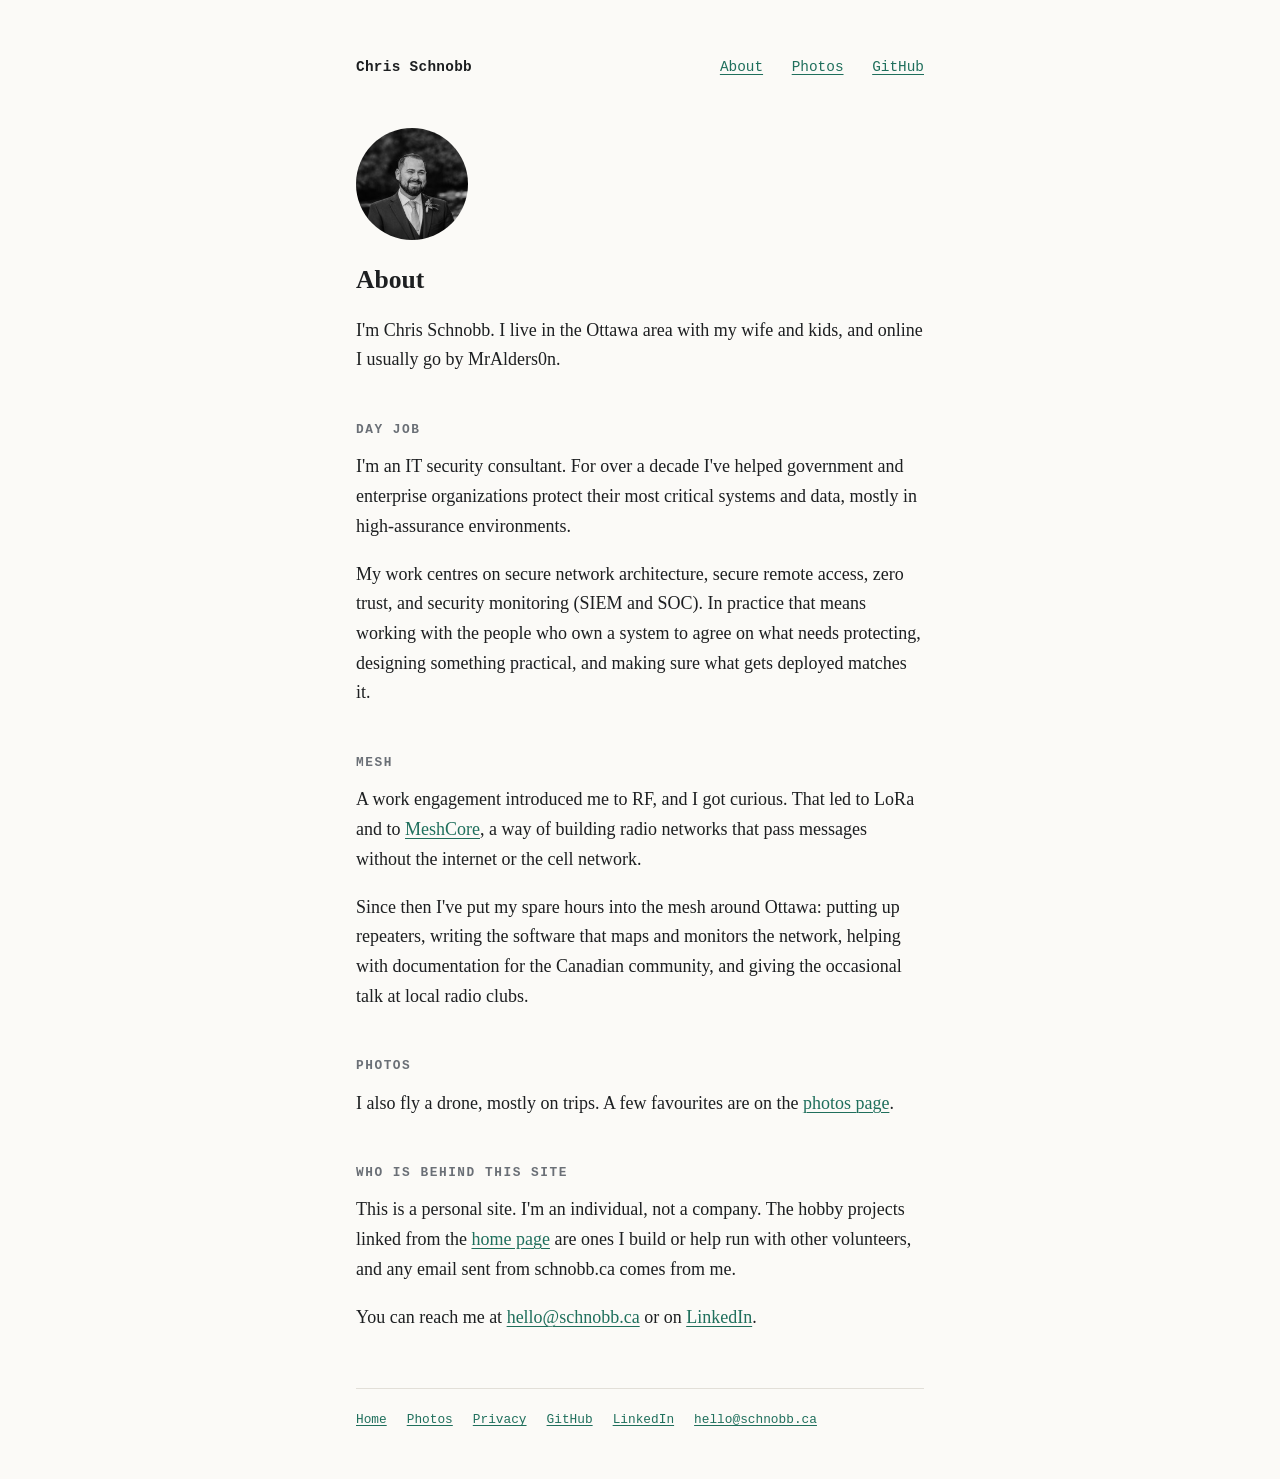
==== about/index.html @ 9fdd3b92 "Add profile photo and LinkedIn links" ====
<!doctype html>
<html lang="en">
<head>
  <meta charset="utf-8">
  <meta name="viewport" content="width=device-width, initial-scale=1">
  <title>About | Chris Schnobb</title>
  <meta name="description" content="Who Chris Schnobb is, what he does for work, and who is behind the projects and email sent from schnobb.ca.">
  <link rel="canonical" href="https://schnobb.ca/about/">
  <link rel="stylesheet" href="/style.css">
</head>
<body>
  <div class="page">
    <header>
      <a class="name" href="/">Chris Schnobb</a>
      <nav>
        <a href="/about/" aria-current="page">About</a>
        <a href="/photos/">Photos</a>
        <a href="https://github.com/MrAlders0n">GitHub</a>
      </nav>
    </header>

    <main>
      <img class="avatar large" src="/chris.jpg" alt="Chris Schnobb" width="200" height="200">
      <h1>About</h1>

      <p>I'm Chris Schnobb. I live in the Ottawa area with my wife and kids, and online I usually go by MrAlders0n.</p>

      <h2>Day job</h2>
      <p>I'm an IT security consultant. For over a decade I've helped government and enterprise organizations protect their most critical systems and data, mostly in high-assurance environments.</p>
      <p>My work centres on secure network architecture, secure remote access, zero trust, and security monitoring (SIEM and SOC). In practice that means working with the people who own a system to agree on what needs protecting, designing something practical, and making sure what gets deployed matches it.</p>

      <h2>Mesh</h2>
      <p>A work engagement introduced me to RF, and I got curious. That led to LoRa and to <a href="https://github.com/meshcore-dev/MeshCore">MeshCore</a>, a way of building radio networks that pass messages without the internet or the cell network.</p>
      <p>Since then I've put my spare hours into the mesh around Ottawa: putting up repeaters, writing the software that maps and monitors the network, helping with documentation for the Canadian community, and giving the occasional talk at local radio clubs.</p>

      <h2>Photos</h2>
      <p>I also fly a drone, mostly on trips. A few favourites are on the <a href="/photos/">photos page</a>.</p>

      <h2>Who is behind this site</h2>
      <p>This is a personal site. I'm an individual, not a company. The hobby projects linked from the <a href="/">home page</a> are ones I build or help run with other volunteers, and any email sent from schnobb.ca comes from me.</p>
      <p>You can reach me at <a href="mailto:hello@schnobb.ca">hello@schnobb.ca</a> or on <a href="https://www.linkedin.com/in/cschnobb">LinkedIn</a>.</p>
    </main>

    <footer>
      <a href="/">Home</a>
      <a href="/photos/">Photos</a>
      <a href="/privacy/">Privacy</a>
      <a href="https://github.com/MrAlders0n">GitHub</a>
      <a href="https://www.linkedin.com/in/cschnobb">LinkedIn</a>
      <a href="mailto:hello@schnobb.ca">hello@schnobb.ca</a>
    </footer>
  </div>
</body>
</html>
---- style.css ----
:root {
  --bg: #fbfaf7;
  --text: #1d1f21;
  --muted: #6a6f76;
  --rule: #e2dfd8;
  --accent: #1f6f5c;
  color-scheme: light dark;
}

@media (prefers-color-scheme: dark) {
  :root {
    --bg: #15171a;
    --text: #e4e2dd;
    --muted: #979ca4;
    --rule: #2b2f35;
    --accent: #6cc7ae;
  }
}

* {
  box-sizing: border-box;
}

html {
  -webkit-text-size-adjust: 100%;
}

body {
  margin: 0;
  background: var(--bg);
  color: var(--text);
  font-family: Charter, "Bitstream Charter", "Sitka Text", Cambria, Georgia, serif;
  font-size: 1.125rem;
  line-height: 1.65;
}

.page {
  max-width: 38rem;
  margin: 0 auto;
  padding: 3.5rem 1.25rem 3rem;
}

header,
footer,
.projects,
.meta {
  font-family: ui-monospace, "SF Mono", Menlo, Consolas, "Liberation Mono", monospace;
}

header {
  display: flex;
  flex-wrap: wrap;
  align-items: baseline;
  justify-content: space-between;
  gap: 0.25rem 1.5rem;
  margin-bottom: 3rem;
  font-size: 0.9rem;
}

.name {
  font-weight: 700;
  letter-spacing: 0.02em;
  color: var(--text);
  text-decoration: none;
}

nav a {
  margin-left: 1.25rem;
}

nav a:first-child {
  margin-left: 0;
}

h1 {
  margin: 0 0 1.25rem;
  font-size: 1.6rem;
  line-height: 1.25;
  text-wrap: balance;
}

h2 {
  margin: 2.75rem 0 0.75rem;
  font-family: ui-monospace, "SF Mono", Menlo, Consolas, "Liberation Mono", monospace;
  font-size: 0.8rem;
  font-weight: 700;
  letter-spacing: 0.12em;
  text-transform: uppercase;
  color: var(--muted);
}

p {
  margin: 0 0 1.15rem;
}

a {
  color: var(--accent);
  text-underline-offset: 0.18em;
  text-decoration-thickness: 1px;
}

a:hover {
  text-decoration-thickness: 2px;
}

a:focus-visible {
  outline: 2px solid var(--accent);
  outline-offset: 3px;
  border-radius: 2px;
}

.projects {
  margin: 0;
  padding: 0;
  list-style: none;
  font-size: 0.9rem;
  border-top: 1px solid var(--rule);
}

.projects li {
  display: grid;
  grid-template-columns: 11rem 1fr;
  gap: 0.15rem 1rem;
  padding: 0.8rem 0;
  border-bottom: 1px solid var(--rule);
}

.projects span {
  color: var(--muted);
  line-height: 1.5;
}

.signoff {
  margin-top: 2.5rem;
}

.meta {
  font-size: 0.8rem;
  color: var(--muted);
}

footer {
  margin-top: 3.5rem;
  padding-top: 1.25rem;
  border-top: 1px solid var(--rule);
  font-size: 0.8rem;
  color: var(--muted);
  display: flex;
  flex-wrap: wrap;
  gap: 0.4rem 1.25rem;
}

.page.wide {
  max-width: 64rem;
}

.page.wide main > p {
  max-width: 36rem;
}

img {
  display: block;
  max-width: 100%;
  height: auto;
  border-radius: 3px;
  background: var(--rule);
}

.avatar {
  width: 3.25rem;
  height: 3.25rem;
  border-radius: 50%;
  object-fit: cover;
}

.avatar.large {
  width: 7rem;
  height: 7rem;
  margin-bottom: 1.5rem;
}

.hello {
  display: flex;
  align-items: center;
  gap: 0.9rem;
}

.hero {
  display: block;
  margin-bottom: 2.25rem;
}

.gallery {
  columns: 2;
  column-gap: 0.75rem;
  margin-top: 2rem;
}

.gallery a {
  display: block;
  margin-bottom: 0.75rem;
  break-inside: avoid;
}

.gallery img {
  width: 100%;
}

@media (max-width: 40rem) {
  .gallery {
    columns: 1;
  }
}

@media (max-width: 30rem) {
  .page {
    padding-top: 2.25rem;
  }

  .projects li {
    grid-template-columns: 1fr;
  }
}
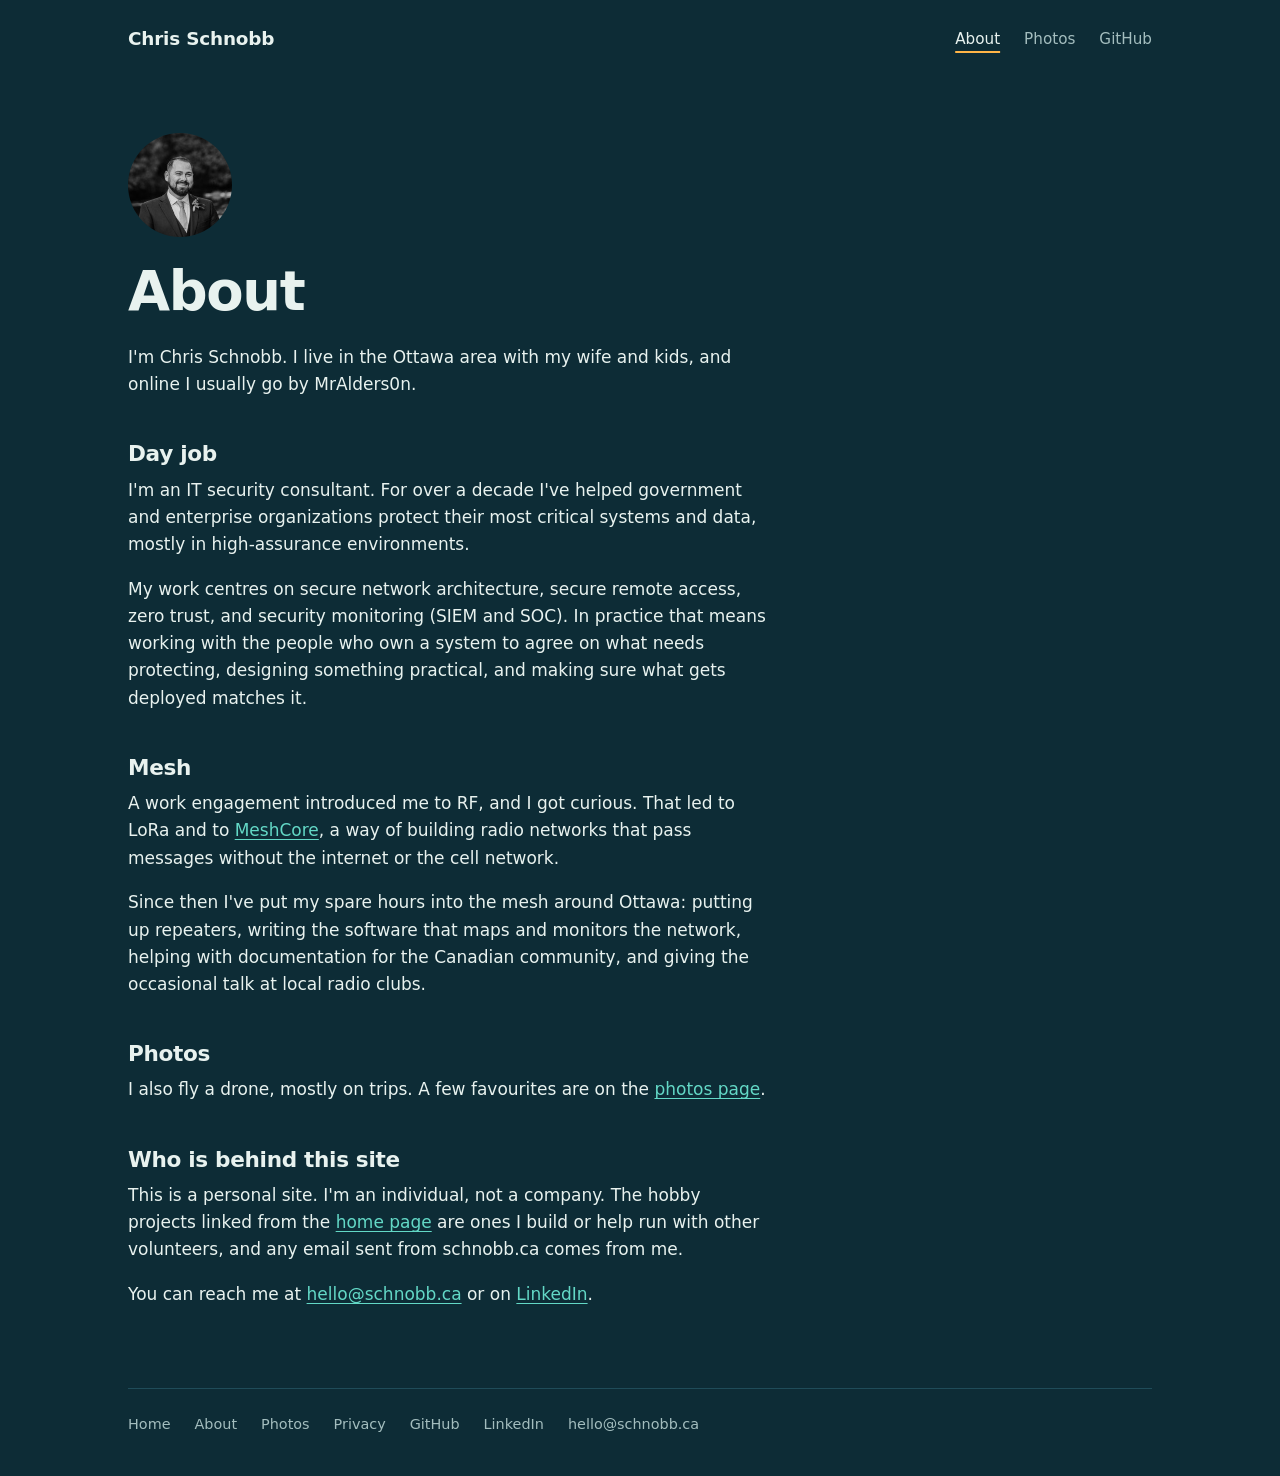
==== commit 0fd6018c: "Redesign site with dark sea palette, new type and animated mesh" ====
--- a/about/index.html
+++ b/about/index.html
@@ -3,9 +3,11 @@
 <head>
   <meta charset="utf-8">
   <meta name="viewport" content="width=device-width, initial-scale=1">
+  <meta name="theme-color" content="#0d2c36">
   <title>About | Chris Schnobb</title>
   <meta name="description" content="Who Chris Schnobb is, what he does for work, and who is behind the projects and email sent from schnobb.ca.">
   <link rel="canonical" href="https://schnobb.ca/about/">
+  <link rel="preload" href="/fonts/bricolage-grotesque.woff2" as="font" type="font/woff2" crossorigin>
   <link rel="stylesheet" href="/style.css">
 </head>
 <body>
@@ -19,7 +21,7 @@
       </nav>
     </header>
 
-    <main>
+    <main class="prose">
       <img class="avatar large" src="/chris.jpg" alt="Chris Schnobb" width="200" height="200">
       <h1>About</h1>
 
@@ -43,6 +45,7 @@
 
     <footer>
       <a href="/">Home</a>
+      <a href="/about/">About</a>
       <a href="/photos/">Photos</a>
       <a href="/privacy/">Privacy</a>
       <a href="https://github.com/MrAlders0n">GitHub</a>
--- a/style.css
+++ b/style.css
@@ -1,20 +1,41 @@
+@font-face {
+  font-family: "Bricolage Grotesque";
+  src: url("/fonts/bricolage-grotesque.woff2") format("woff2");
+  font-weight: 200 800;
+  font-stretch: 75% 100%;
+  font-display: swap;
+}
+
+@font-face {
+  font-family: "Instrument Sans";
+  src: url("/fonts/instrument-sans.woff2") format("woff2");
+  font-weight: 400 700;
+  font-style: normal;
+  font-display: swap;
+}
+
+@font-face {
+  font-family: "Instrument Sans";
+  src: url("/fonts/instrument-sans-italic.woff2") format("woff2");
+  font-weight: 400 700;
+  font-style: italic;
+  font-display: swap;
+}
+
 :root {
-  --bg: #fbfaf7;
-  --text: #1d1f21;
-  --muted: #6a6f76;
-  --rule: #e2dfd8;
-  --accent: #1f6f5c;
-  color-scheme: light dark;
-}
-
-@media (prefers-color-scheme: dark) {
-  :root {
-    --bg: #15171a;
-    --text: #e4e2dd;
-    --muted: #979ca4;
-    --rule: #2b2f35;
-    --accent: #6cc7ae;
-  }
+  --sea: #0d2c36;
+  --deep: #092129;
+  --ridge: #1f4c59;
+  --foam: #e8f2ef;
+  --mist: #a3bdbe;
+  --aqua: #63d8c6;
+  --amber: #ffb547;
+
+  --display: "Bricolage Grotesque", "Instrument Sans", system-ui, sans-serif;
+  --body: "Instrument Sans", system-ui, -apple-system, "Segoe UI", sans-serif;
+
+  --gutter: clamp(1.25rem, 5vw, 3rem);
+  color-scheme: dark;
 }
 
 * {
@@ -23,177 +44,345 @@
 
 html {
   -webkit-text-size-adjust: 100%;
+  background: var(--sea);
 }
 
 body {
   margin: 0;
-  background: var(--bg);
-  color: var(--text);
-  font-family: Charter, "Bitstream Charter", "Sitka Text", Cambria, Georgia, serif;
-  font-size: 1.125rem;
-  line-height: 1.65;
-}
+  background: var(--sea);
+  color: var(--foam);
+  font-family: var(--body);
+  font-size: 1.0625rem;
+  line-height: 1.6;
+  -webkit-font-smoothing: antialiased;
+}
+
+img {
+  display: block;
+  max-width: 100%;
+  height: auto;
+}
+
+a {
+  color: var(--aqua);
+  text-decoration-thickness: 1px;
+  text-underline-offset: 0.2em;
+}
+
+a:hover {
+  color: var(--foam);
+}
+
+a:focus-visible {
+  outline: 2px solid var(--amber);
+  outline-offset: 3px;
+  border-radius: 3px;
+}
+
+p {
+  margin: 0 0 1.1rem;
+}
+
+/* Frame */
 
 .page {
-  max-width: 38rem;
+  max-width: 70rem;
   margin: 0 auto;
-  padding: 3.5rem 1.25rem 3rem;
-}
-
-header,
-footer,
-.projects,
-.meta {
-  font-family: ui-monospace, "SF Mono", Menlo, Consolas, "Liberation Mono", monospace;
+  padding: 0 var(--gutter);
 }
 
 header {
   display: flex;
   flex-wrap: wrap;
+  align-items: center;
+  justify-content: space-between;
+  gap: 0.5rem 1.5rem;
+  padding: 1.5rem 0;
+}
+
+.name {
+  font-family: var(--display);
+  font-size: 1.15rem;
+  font-weight: 700;
+  letter-spacing: -0.01em;
+  color: var(--foam);
+  text-decoration: none;
+}
+
+nav {
+  display: flex;
+  gap: 1.5rem;
+  font-size: 0.95rem;
+}
+
+nav a {
+  color: var(--mist);
+  text-decoration: none;
+}
+
+nav a:hover,
+nav a[aria-current="page"] {
+  color: var(--foam);
+}
+
+nav a[aria-current="page"] {
+  text-decoration: underline;
+  text-decoration-color: var(--amber);
+  text-decoration-thickness: 2px;
+  text-underline-offset: 0.45em;
+}
+
+footer {
+  display: flex;
+  flex-wrap: wrap;
+  gap: 0.5rem 1.5rem;
+  margin-top: 5rem;
+  padding: 1.5rem 0 2.5rem;
+  border-top: 1px solid var(--ridge);
+  font-size: 0.9rem;
+}
+
+footer a {
+  color: var(--mist);
+  text-decoration: none;
+}
+
+footer a:hover {
+  color: var(--foam);
+}
+
+/* Type */
+
+h1 {
+  margin: 0 0 1.5rem;
+  font-family: var(--display);
+  font-size: clamp(2.5rem, 6.4vw, 4.6rem);
+  font-weight: 700;
+  font-stretch: 88%;
+  line-height: 1;
+  letter-spacing: -0.025em;
+  text-wrap: balance;
+}
+
+h1 span {
+  display: block;
+  text-wrap: balance;
+}
+
+h2 {
+  margin: 0 0 1.25rem;
+  font-family: var(--display);
+  font-size: 1.6rem;
+  font-weight: 600;
+  line-height: 1.15;
+  letter-spacing: -0.015em;
+}
+
+/* Home: intro beside the mesh */
+
+.intro {
+  display: grid;
+  grid-template-columns: minmax(0, 1.15fr) minmax(0, 0.85fr);
+  align-items: center;
+  gap: 2rem 3rem;
+  padding: clamp(1.5rem, 5vw, 4rem) 0 clamp(3rem, 7vw, 5.5rem);
+}
+
+.who {
+  display: flex;
+  align-items: center;
+  gap: 0.8rem;
+  margin-bottom: 1.75rem;
+  color: var(--mist);
+  font-size: 0.95rem;
+}
+
+.avatar {
+  width: 2.75rem;
+  height: 2.75rem;
+  border-radius: 50%;
+  object-fit: cover;
+}
+
+.lede {
+  max-width: 34rem;
+  font-size: 1.15rem;
+  color: var(--mist);
+}
+
+.lede p:first-child {
+  color: var(--foam);
+}
+
+.mesh {
+  width: 100%;
+  height: auto;
+  overflow: visible;
+}
+
+.mesh .link {
+  stroke: var(--ridge);
+  stroke-width: 1.5;
+}
+
+.mesh .pulse {
+  stroke: var(--amber);
+  stroke-width: 2;
+  stroke-linecap: round;
+  stroke-dasharray: 1;
+  stroke-dashoffset: 1;
+  opacity: 0;
+}
+
+.mesh .dot {
+  fill: var(--sea);
+  stroke: var(--aqua);
+  stroke-width: 2;
+}
+
+.mesh .ring {
+  fill: none;
+  stroke: var(--amber);
+  stroke-width: 1.5;
+  opacity: 0;
+  transform-box: fill-box;
+  transform-origin: center;
+}
+
+/* Home: sections */
+
+.section {
+  padding: clamp(2.5rem, 6vw, 4rem) 0 0;
+  border-top: 1px solid var(--ridge);
+}
+
+.section + .section {
+  margin-top: clamp(2.5rem, 6vw, 4rem);
+}
+
+.section-head {
+  display: flex;
   align-items: baseline;
   justify-content: space-between;
-  gap: 0.25rem 1.5rem;
-  margin-bottom: 3rem;
-  font-size: 0.9rem;
-}
-
-.name {
-  font-weight: 700;
-  letter-spacing: 0.02em;
-  color: var(--text);
-  text-decoration: none;
-}
-
-nav a {
-  margin-left: 1.25rem;
-}
-
-nav a:first-child {
-  margin-left: 0;
-}
-
-h1 {
-  margin: 0 0 1.25rem;
-  font-size: 1.6rem;
-  line-height: 1.25;
-  text-wrap: balance;
-}
-
-h2 {
-  margin: 2.75rem 0 0.75rem;
-  font-family: ui-monospace, "SF Mono", Menlo, Consolas, "Liberation Mono", monospace;
-  font-size: 0.8rem;
-  font-weight: 700;
-  letter-spacing: 0.12em;
-  text-transform: uppercase;
-  color: var(--muted);
-}
-
-p {
-  margin: 0 0 1.15rem;
-}
-
-a {
-  color: var(--accent);
-  text-underline-offset: 0.18em;
-  text-decoration-thickness: 1px;
-}
-
-a:hover {
-  text-decoration-thickness: 2px;
-}
-
-a:focus-visible {
-  outline: 2px solid var(--accent);
-  outline-offset: 3px;
-  border-radius: 2px;
+  gap: 1rem;
 }
 
 .projects {
   margin: 0;
   padding: 0;
   list-style: none;
-  font-size: 0.9rem;
-  border-top: 1px solid var(--rule);
 }
 
 .projects li {
   display: grid;
-  grid-template-columns: 11rem 1fr;
-  gap: 0.15rem 1rem;
-  padding: 0.8rem 0;
-  border-bottom: 1px solid var(--rule);
-}
-
-.projects span {
-  color: var(--muted);
-  line-height: 1.5;
-}
-
-.signoff {
-  margin-top: 2.5rem;
+  grid-template-columns: 13rem minmax(0, 1fr) auto;
+  align-items: baseline;
+  gap: 0.25rem 2rem;
+  padding: 1.1rem 0;
+  border-top: 1px solid var(--ridge);
+}
+
+.projects li:first-child {
+  border-top: 0;
+  padding-top: 0.25rem;
+}
+
+.projects a {
+  font-family: var(--display);
+  font-size: 1.25rem;
+  font-weight: 600;
+  letter-spacing: -0.01em;
+  color: var(--foam);
+  text-decoration: none;
+}
+
+.projects a:hover {
+  color: var(--aqua);
+}
+
+.projects p {
+  margin: 0;
+  color: var(--mist);
+}
+
+.projects .where {
+  color: var(--mist);
+  font-size: 0.9rem;
+}
+
+.strip {
+  display: grid;
+  grid-template-columns: 2fr 1fr;
+  grid-template-rows: 1fr 1fr;
+  gap: 0.75rem;
+  aspect-ratio: 16 / 7.5;
+}
+
+.strip a {
+  overflow: hidden;
+  border-radius: 6px;
+}
+
+.strip a:first-child {
+  grid-row: span 2;
+}
+
+.strip img {
+  width: 100%;
+  height: 100%;
+  object-fit: cover;
+  transition: transform 0.5s ease;
+}
+
+.strip a:hover img {
+  transform: scale(1.03);
+}
+
+/* Inner pages */
+
+.prose {
+  max-width: 40rem;
+  padding-top: clamp(1.5rem, 5vw, 3.5rem);
+}
+
+.prose h1 {
+  font-size: clamp(2.25rem, 5vw, 3.4rem);
+}
+
+.prose h2 {
+  margin-top: 2.75rem;
+  margin-bottom: 0.6rem;
+  font-size: 1.35rem;
+}
+
+.prose .avatar {
+  width: 6.5rem;
+  height: 6.5rem;
+  margin-bottom: 1.75rem;
 }
 
 .meta {
-  font-size: 0.8rem;
-  color: var(--muted);
-}
-
-footer {
-  margin-top: 3.5rem;
-  padding-top: 1.25rem;
-  border-top: 1px solid var(--rule);
-  font-size: 0.8rem;
-  color: var(--muted);
-  display: flex;
-  flex-wrap: wrap;
-  gap: 0.4rem 1.25rem;
-}
-
-.page.wide {
-  max-width: 64rem;
-}
-
-.page.wide main > p {
-  max-width: 36rem;
-}
-
-img {
-  display: block;
-  max-width: 100%;
-  height: auto;
-  border-radius: 3px;
-  background: var(--rule);
-}
-
-.avatar {
-  width: 3.25rem;
-  height: 3.25rem;
-  border-radius: 50%;
-  object-fit: cover;
-}
-
-.avatar.large {
-  width: 7rem;
-  height: 7rem;
-  margin-bottom: 1.5rem;
-}
-
-.hello {
-  display: flex;
-  align-items: center;
-  gap: 0.9rem;
-}
-
-.hero {
-  display: block;
-  margin-bottom: 2.25rem;
+  color: var(--mist);
+  font-size: 0.9rem;
+}
+
+.gallery-intro {
+  padding-top: clamp(1.5rem, 5vw, 3.5rem);
+}
+
+.gallery-intro h1 {
+  font-size: clamp(2.25rem, 5vw, 3.4rem);
+}
+
+.gallery-intro p {
+  max-width: 34rem;
+  color: var(--mist);
 }
 
 .gallery {
-  columns: 2;
+  columns: 3;
   column-gap: 0.75rem;
-  margin-top: 2rem;
+  margin-top: 2.25rem;
 }
 
 .gallery a {
@@ -204,20 +393,54 @@
 
 .gallery img {
   width: 100%;
-}
-
-@media (max-width: 40rem) {
+  border-radius: 6px;
+  background: var(--ridge);
+}
+
+@media (max-width: 60rem) {
+  .gallery {
+    columns: 2;
+  }
+}
+
+@media (max-width: 48rem) {
+  .intro {
+    grid-template-columns: 1fr;
+  }
+
+  .mesh {
+    max-width: 26rem;
+  }
+
+  .projects li {
+    grid-template-columns: 1fr;
+  }
+
+  .strip {
+    grid-template-columns: 1fr 1fr;
+    grid-template-rows: auto;
+    aspect-ratio: auto;
+  }
+
+  .strip a {
+    aspect-ratio: 1;
+  }
+
+  .strip a:first-child {
+    grid-column: span 2;
+    grid-row: auto;
+    aspect-ratio: 16 / 9;
+  }
+}
+
+@media (max-width: 34rem) {
   .gallery {
     columns: 1;
   }
 }
 
-@media (max-width: 30rem) {
-  .page {
-    padding-top: 2.25rem;
-  }
-
-  .projects li {
-    grid-template-columns: 1fr;
-  }
-}
+@media (prefers-reduced-motion: reduce) {
+  .strip img {
+    transition: none;
+  }
+}
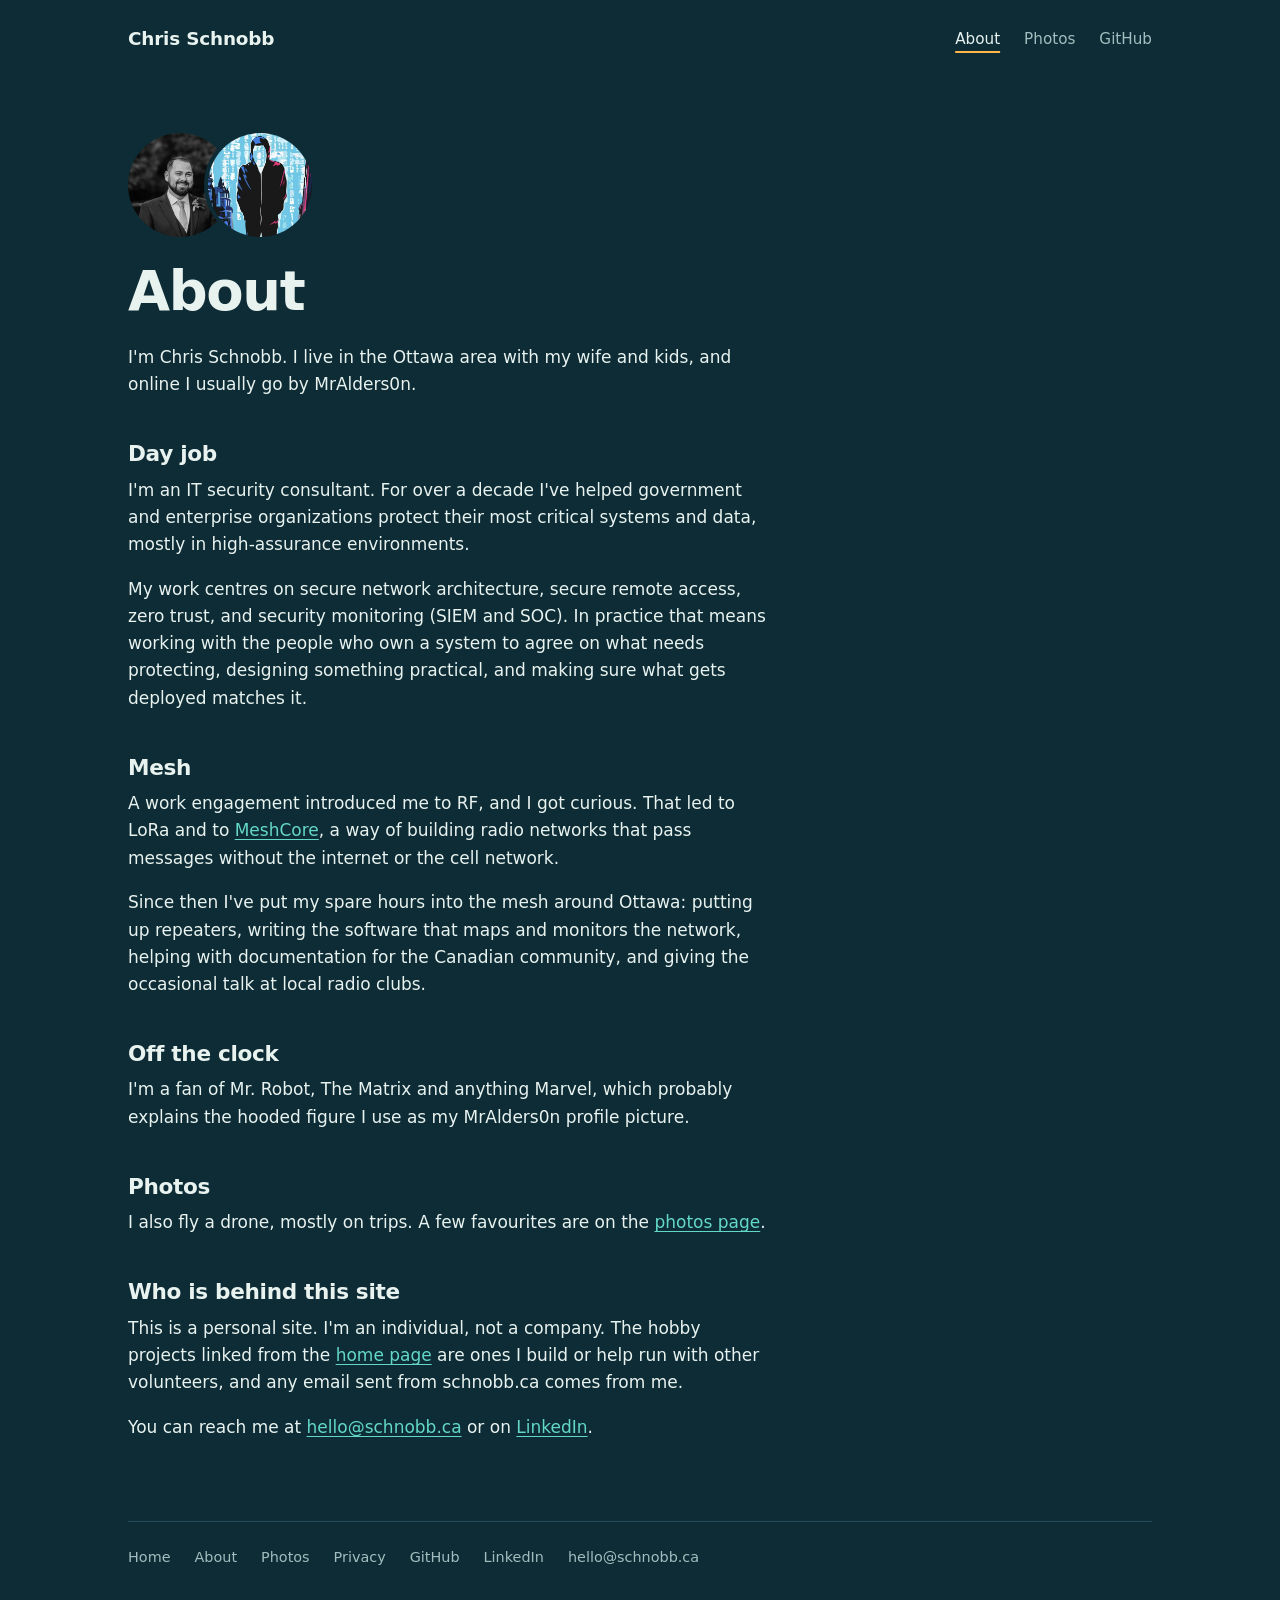
==== commit d75bec90: "Add MrAlders0n avatar and interests" ====
--- a/about/index.html
+++ b/about/index.html
@@ -22,7 +22,7 @@
     </header>
 
     <main class="prose">
-      <img class="avatar large" src="/chris.jpg" alt="Chris Schnobb" width="200" height="200">
+      <div class="faces"><img class="avatar" src="/chris.jpg" alt="Chris Schnobb" width="200" height="200"><img class="avatar" src="/mralders0n.jpg" alt="MrAlders0n profile picture: a hooded figure in a neon city" width="400" height="400"></div>
       <h1>About</h1>
 
       <p>I'm Chris Schnobb. I live in the Ottawa area with my wife and kids, and online I usually go by MrAlders0n.</p>
@@ -34,6 +34,9 @@
       <h2>Mesh</h2>
       <p>A work engagement introduced me to RF, and I got curious. That led to LoRa and to <a href="https://github.com/meshcore-dev/MeshCore">MeshCore</a>, a way of building radio networks that pass messages without the internet or the cell network.</p>
       <p>Since then I've put my spare hours into the mesh around Ottawa: putting up repeaters, writing the software that maps and monitors the network, helping with documentation for the Canadian community, and giving the occasional talk at local radio clubs.</p>
+
+      <h2>Off the clock</h2>
+      <p>I'm a fan of Mr. Robot, The Matrix and anything Marvel, which probably explains the hooded figure I use as my MrAlders0n profile picture.</p>
 
       <h2>Photos</h2>
       <p>I also fly a drone, mostly on trips. A few favourites are on the <a href="/photos/">photos page</a>.</p>
--- a/style.css
+++ b/style.css
@@ -204,6 +204,29 @@
   object-fit: cover;
 }
 
+.faces {
+  display: flex;
+  flex: none;
+}
+
+.faces .avatar + .avatar {
+  margin-left: -0.7rem;
+  box-shadow: 0 0 0 3px var(--sea);
+}
+
+.prose .faces {
+  margin-bottom: 1.75rem;
+}
+
+.prose .faces .avatar {
+  margin-bottom: 0;
+}
+
+.prose .faces .avatar + .avatar {
+  margin-left: -1.5rem;
+  box-shadow: 0 0 0 4px var(--sea);
+}
+
 .lede {
   max-width: 34rem;
   font-size: 1.15rem;
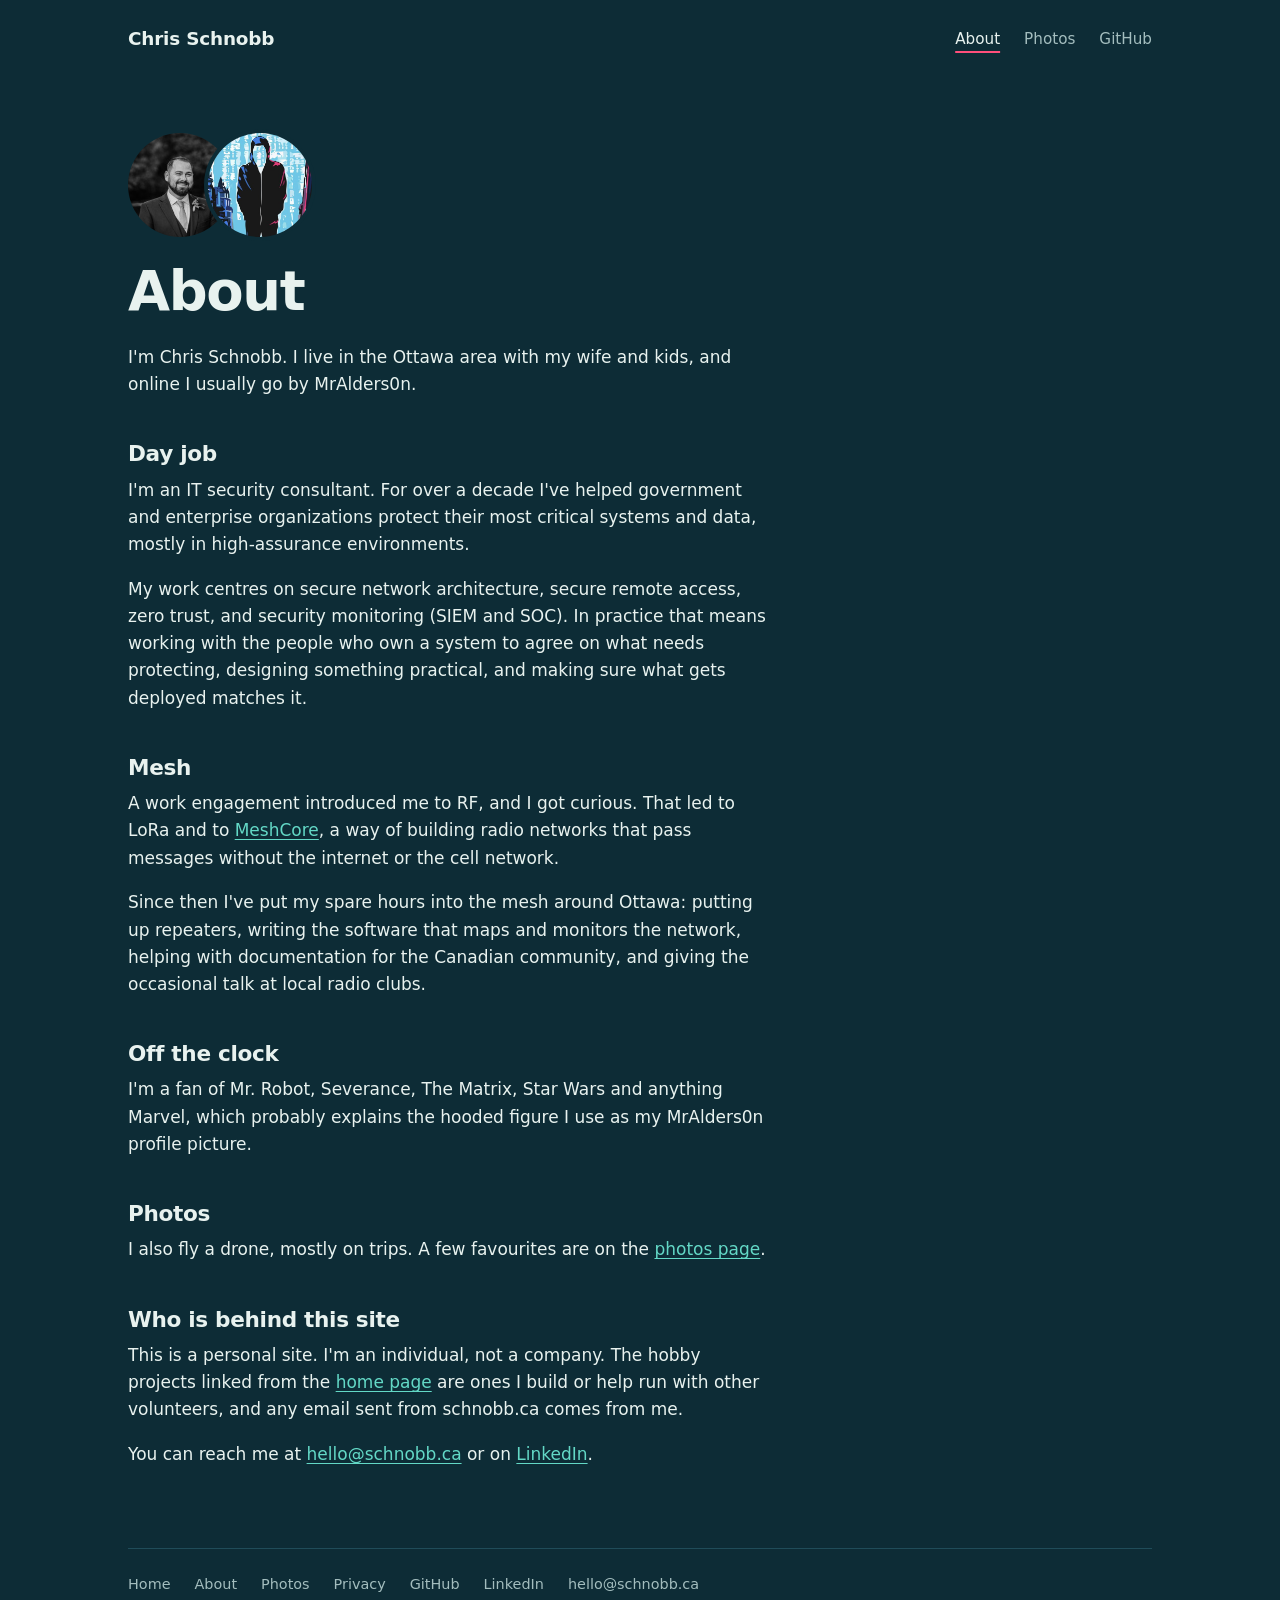
==== commit d556bda9: "Add Severance and Star Wars nods" ====
--- a/about/index.html
+++ b/about/index.html
@@ -36,7 +36,7 @@
       <p>Since then I've put my spare hours into the mesh around Ottawa: putting up repeaters, writing the software that maps and monitors the network, helping with documentation for the Canadian community, and giving the occasional talk at local radio clubs.</p>
 
       <h2>Off the clock</h2>
-      <p>I'm a fan of Mr. Robot, The Matrix and anything Marvel, which probably explains the hooded figure I use as my MrAlders0n profile picture.</p>
+      <p>I'm a fan of Mr. Robot, Severance, The Matrix, Star Wars and anything Marvel, which probably explains the hooded figure I use as my MrAlders0n profile picture.</p>
 
       <h2>Photos</h2>
       <p>I also fly a drone, mostly on trips. A few favourites are on the <a href="/photos/">photos page</a>.</p>
--- a/style.css
+++ b/style.css
@@ -29,7 +29,7 @@
   --foam: #e8f2ef;
   --mist: #a3bdbe;
   --aqua: #63d8c6;
-  --amber: #ffb547;
+  --signal: #ff4f7b;
 
   --display: "Bricolage Grotesque", "Instrument Sans", system-ui, sans-serif;
   --body: "Instrument Sans", system-ui, -apple-system, "Segoe UI", sans-serif;
@@ -40,6 +40,11 @@
 
 * {
   box-sizing: border-box;
+}
+
+::selection {
+  background: var(--signal);
+  color: var(--deep);
 }
 
 html {
@@ -74,7 +79,7 @@
 }
 
 a:focus-visible {
-  outline: 2px solid var(--amber);
+  outline: 2px solid var(--signal);
   outline-offset: 3px;
   border-radius: 3px;
 }
@@ -127,7 +132,7 @@
 
 nav a[aria-current="page"] {
   text-decoration: underline;
-  text-decoration-color: var(--amber);
+  text-decoration-color: var(--signal);
   text-decoration-thickness: 2px;
   text-underline-offset: 0.45em;
 }
@@ -137,7 +142,7 @@
   flex-wrap: wrap;
   gap: 0.5rem 1.5rem;
   margin-top: 5rem;
-  padding: 1.5rem 0 2.5rem;
+  padding: 1.5rem 0 1.5rem;
   border-top: 1px solid var(--ridge);
   font-size: 0.9rem;
 }
@@ -149,6 +154,23 @@
 
 footer a:hover {
   color: var(--foam);
+}
+
+.credits {
+  margin: 0;
+  padding-bottom: 2.5rem;
+  color: var(--ridge);
+  font-size: 0.85rem;
+}
+
+.lost {
+  padding: clamp(3rem, 12vw, 8rem) 0 2rem;
+  max-width: 34rem;
+}
+
+.lost p {
+  color: var(--mist);
+  font-size: 1.15rem;
 }
 
 /* Type */
@@ -249,7 +271,7 @@
 }
 
 .mesh .pulse {
-  stroke: var(--amber);
+  stroke: var(--signal);
   stroke-width: 2;
   stroke-linecap: round;
   stroke-dasharray: 1;
@@ -265,7 +287,7 @@
 
 .mesh .ring {
   fill: none;
-  stroke: var(--amber);
+  stroke: var(--signal);
   stroke-width: 1.5;
   opacity: 0;
   transform-box: fill-box;
@@ -288,6 +310,12 @@
   align-items: baseline;
   justify-content: space-between;
   gap: 1rem;
+}
+
+.aside {
+  margin: -0.75rem 0 1.5rem;
+  color: var(--mist);
+  font-size: 0.95rem;
 }
 
 .projects {
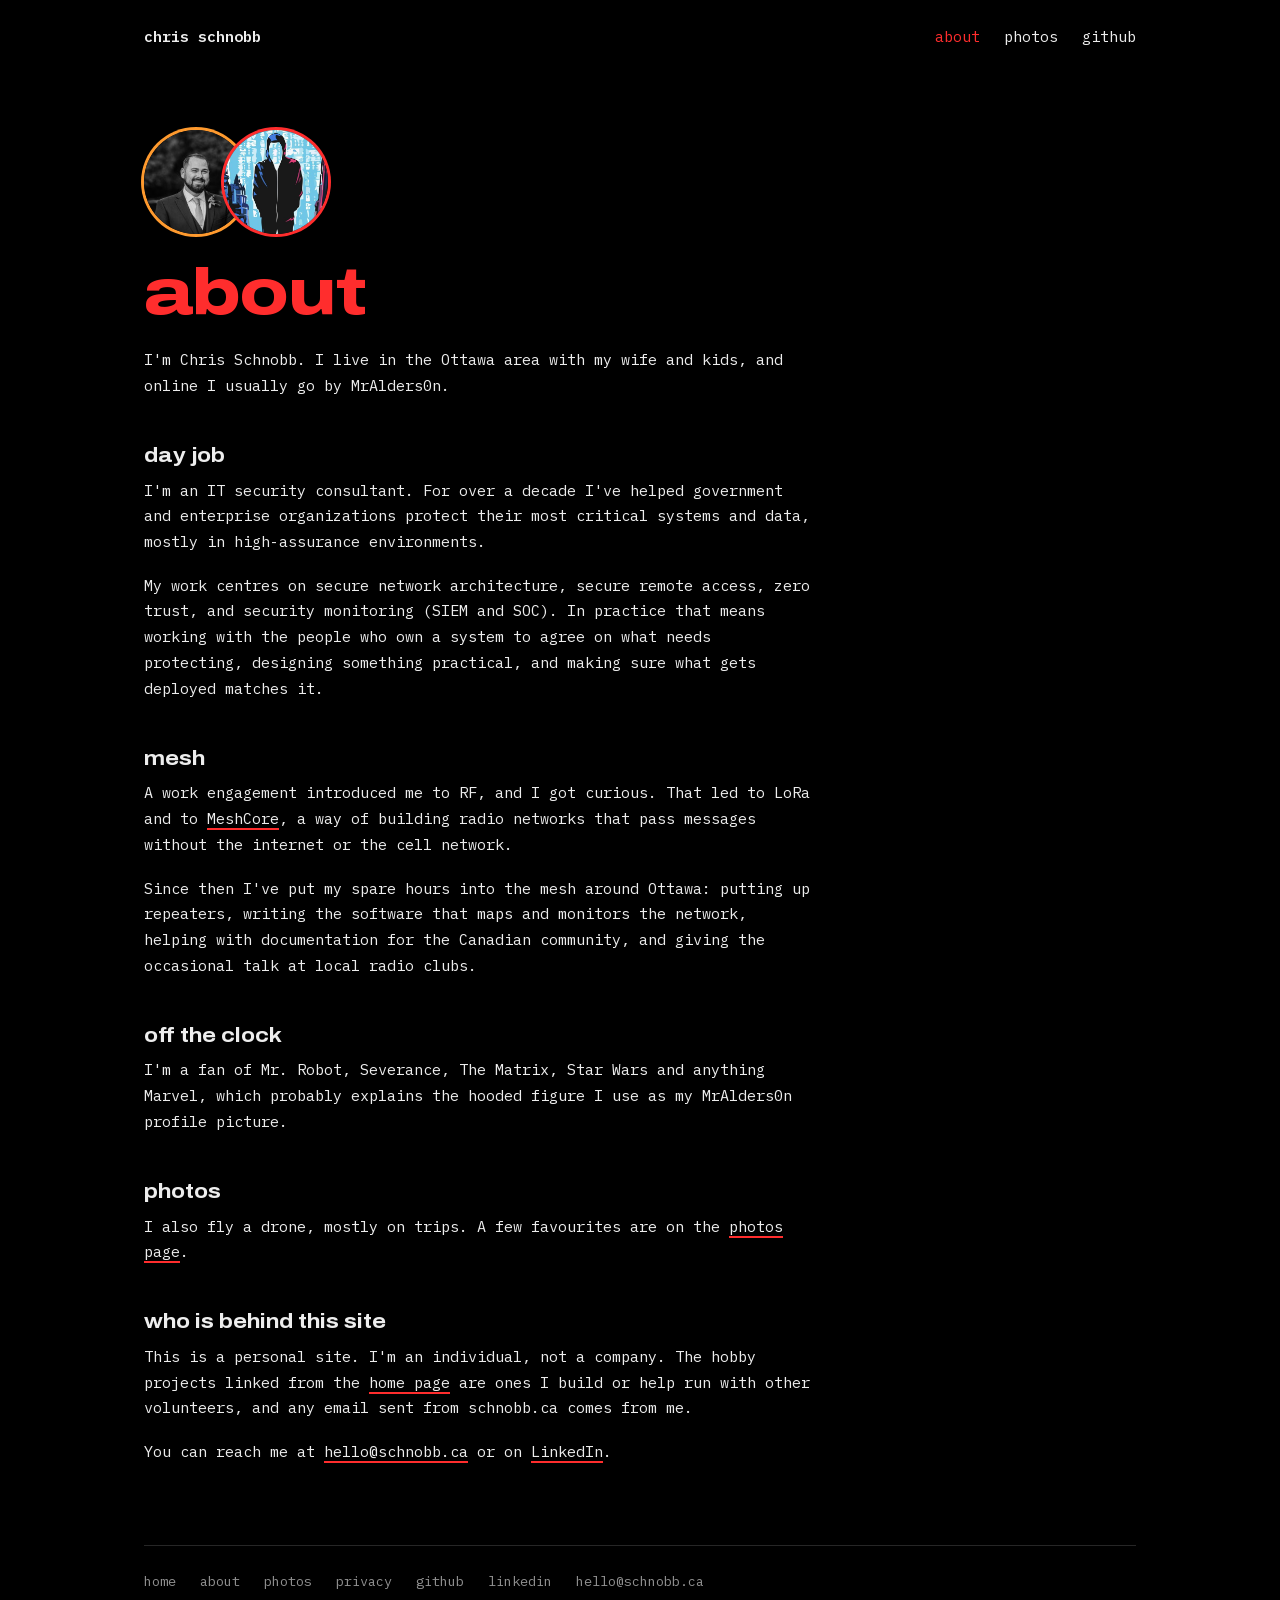
==== commit 007f0f9d: "Rebuild pages for title-card design" ====
--- a/about/index.html
+++ b/about/index.html
@@ -3,11 +3,11 @@
 <head>
   <meta charset="utf-8">
   <meta name="viewport" content="width=device-width, initial-scale=1">
-  <meta name="theme-color" content="#0d2c36">
+  <meta name="theme-color" content="#000000">
   <title>About | Chris Schnobb</title>
   <meta name="description" content="Who Chris Schnobb is, what he does for work, and who is behind the projects and email sent from schnobb.ca.">
   <link rel="canonical" href="https://schnobb.ca/about/">
-  <link rel="preload" href="/fonts/bricolage-grotesque.woff2" as="font" type="font/woff2" crossorigin>
+  <link rel="preload" href="/fonts/archivo.woff2" as="font" type="font/woff2" crossorigin>
   <link rel="stylesheet" href="/style.css">
 </head>
 <body>
--- a/style.css
+++ b/style.css
@@ -1,38 +1,36 @@
 @font-face {
-  font-family: "Bricolage Grotesque";
-  src: url("/fonts/bricolage-grotesque.woff2") format("woff2");
-  font-weight: 200 800;
-  font-stretch: 75% 100%;
+  font-family: "Archivo";
+  src: url("/fonts/archivo.woff2") format("woff2");
+  font-weight: 100 900;
+  font-stretch: 62% 125%;
   font-display: swap;
 }
 
 @font-face {
-  font-family: "Instrument Sans";
-  src: url("/fonts/instrument-sans.woff2") format("woff2");
-  font-weight: 400 700;
-  font-style: normal;
+  font-family: "Plex Mono";
+  src: url("/fonts/ibm-plex-mono-400.woff2") format("woff2");
+  font-weight: 400;
   font-display: swap;
 }
 
 @font-face {
-  font-family: "Instrument Sans";
-  src: url("/fonts/instrument-sans-italic.woff2") format("woff2");
-  font-weight: 400 700;
-  font-style: italic;
+  font-family: "Plex Mono";
+  src: url("/fonts/ibm-plex-mono-600.woff2") format("woff2");
+  font-weight: 600;
   font-display: swap;
 }
 
 :root {
-  --sea: #0d2c36;
-  --deep: #092129;
-  --ridge: #1f4c59;
-  --foam: #e8f2ef;
-  --mist: #a3bdbe;
-  --aqua: #63d8c6;
-  --signal: #ff4f7b;
-
-  --display: "Bricolage Grotesque", "Instrument Sans", system-ui, sans-serif;
-  --body: "Instrument Sans", system-ui, -apple-system, "Segoe UI", sans-serif;
+  --black: #000;
+  --red: #ff2d2d;
+  --white: #ededed;
+  --grey: #8f8f8f;
+  --dim: #565656;
+  --line: #262626;
+  --ragnarok: #ff9a2e;
+
+  --display: "Archivo", system-ui, sans-serif;
+  --mono: "Plex Mono", ui-monospace, Menlo, Consolas, monospace;
 
   --gutter: clamp(1.25rem, 5vw, 3rem);
   color-scheme: dark;
@@ -43,23 +41,22 @@
 }
 
 ::selection {
-  background: var(--signal);
-  color: var(--deep);
+  background: var(--red);
+  color: var(--black);
 }
 
 html {
   -webkit-text-size-adjust: 100%;
-  background: var(--sea);
+  background: var(--black);
 }
 
 body {
   margin: 0;
-  background: var(--sea);
-  color: var(--foam);
-  font-family: var(--body);
-  font-size: 1.0625rem;
-  line-height: 1.6;
-  -webkit-font-smoothing: antialiased;
+  background: var(--black);
+  color: var(--white);
+  font-family: var(--mono);
+  font-size: 0.95rem;
+  line-height: 1.7;
 }
 
 img {
@@ -69,19 +66,19 @@
 }
 
 a {
-  color: var(--aqua);
-  text-decoration-thickness: 1px;
-  text-underline-offset: 0.2em;
+  color: var(--white);
+  text-decoration-color: var(--red);
+  text-decoration-thickness: 1.5px;
+  text-underline-offset: 0.25em;
 }
 
 a:hover {
-  color: var(--foam);
+  color: var(--red);
 }
 
 a:focus-visible {
-  outline: 2px solid var(--signal);
+  outline: 2px solid var(--red);
   outline-offset: 3px;
-  border-radius: 3px;
 }
 
 p {
@@ -91,7 +88,7 @@
 /* Frame */
 
 .page {
-  max-width: 70rem;
+  max-width: 68rem;
   margin: 0 auto;
   padding: 0 var(--gutter);
 }
@@ -99,42 +96,29 @@
 header {
   display: flex;
   flex-wrap: wrap;
-  align-items: center;
+  align-items: baseline;
   justify-content: space-between;
   gap: 0.5rem 1.5rem;
   padding: 1.5rem 0;
+  text-transform: lowercase;
 }
 
 .name {
-  font-family: var(--display);
-  font-size: 1.15rem;
-  font-weight: 700;
-  letter-spacing: -0.01em;
-  color: var(--foam);
+  font-weight: 600;
   text-decoration: none;
 }
 
 nav {
   display: flex;
   gap: 1.5rem;
-  font-size: 0.95rem;
 }
 
 nav a {
-  color: var(--mist);
   text-decoration: none;
 }
 
-nav a:hover,
 nav a[aria-current="page"] {
-  color: var(--foam);
-}
-
-nav a[aria-current="page"] {
-  text-decoration: underline;
-  text-decoration-color: var(--signal);
-  text-decoration-thickness: 2px;
-  text-underline-offset: 0.45em;
+  color: var(--red);
 }
 
 footer {
@@ -142,167 +126,94 @@
   flex-wrap: wrap;
   gap: 0.5rem 1.5rem;
   margin-top: 5rem;
-  padding: 1.5rem 0 1.5rem;
-  border-top: 1px solid var(--ridge);
-  font-size: 0.9rem;
+  padding: 1.5rem 0;
+  border-top: 1px solid var(--line);
+  font-size: 0.85rem;
+  text-transform: lowercase;
 }
 
 footer a {
-  color: var(--mist);
+  color: var(--grey);
   text-decoration: none;
-}
-
-footer a:hover {
-  color: var(--foam);
 }
 
 .credits {
   margin: 0;
   padding-bottom: 2.5rem;
-  color: var(--ridge);
-  font-size: 0.85rem;
-}
-
-.lost {
-  padding: clamp(3rem, 12vw, 8rem) 0 2rem;
-  max-width: 34rem;
-}
-
-.lost p {
-  color: var(--mist);
-  font-size: 1.15rem;
+  color: #3d3d3d;
+  font-size: 0.8rem;
 }
 
 /* Type */
 
 h1 {
   margin: 0 0 1.5rem;
+  color: var(--red);
   font-family: var(--display);
-  font-size: clamp(2.5rem, 6.4vw, 4.6rem);
-  font-weight: 700;
-  font-stretch: 88%;
-  line-height: 1;
-  letter-spacing: -0.025em;
-  text-wrap: balance;
+  font-size: clamp(2rem, 6vw, 4rem);
+  font-weight: 800;
+  font-stretch: 125%;
+  line-height: 0.96;
+  letter-spacing: -0.02em;
+  text-transform: lowercase;
 }
 
 h1 span {
   display: block;
-  text-wrap: balance;
 }
 
 h2 {
-  margin: 0 0 1.25rem;
-  font-family: var(--display);
-  font-size: 1.6rem;
+  margin: 0 0 1.5rem;
+  color: var(--red);
+  font-family: var(--mono);
+  font-size: 0.95rem;
   font-weight: 600;
-  line-height: 1.15;
-  letter-spacing: -0.015em;
-}
-
-/* Home: intro beside the mesh */
-
-.intro {
-  display: grid;
-  grid-template-columns: minmax(0, 1.15fr) minmax(0, 0.85fr);
-  align-items: center;
-  gap: 2rem 3rem;
-  padding: clamp(1.5rem, 5vw, 4rem) 0 clamp(3rem, 7vw, 5.5rem);
-}
-
-.who {
-  display: flex;
-  align-items: center;
-  gap: 0.8rem;
-  margin-bottom: 1.75rem;
-  color: var(--mist);
-  font-size: 0.95rem;
-}
-
-.avatar {
-  width: 2.75rem;
-  height: 2.75rem;
-  border-radius: 50%;
-  object-fit: cover;
-}
-
-.faces {
-  display: flex;
-  flex: none;
-}
-
-.faces .avatar + .avatar {
-  margin-left: -0.7rem;
-  box-shadow: 0 0 0 3px var(--sea);
-}
-
-.prose .faces {
-  margin-bottom: 1.75rem;
-}
-
-.prose .faces .avatar {
-  margin-bottom: 0;
-}
-
-.prose .faces .avatar + .avatar {
-  margin-left: -1.5rem;
-  box-shadow: 0 0 0 4px var(--sea);
-}
-
-.lede {
-  max-width: 34rem;
-  font-size: 1.15rem;
-  color: var(--mist);
-}
-
-.lede p:first-child {
-  color: var(--foam);
-}
-
-.mesh {
+  line-height: 1.4;
+}
+
+/* Home: title card */
+
+.card {
+  position: relative;
+  display: flex;
+  min-height: 100svh;
+  background: var(--black) url("/photos/full/black-sand-coast.jpg") center / cover;
+}
+
+.card::before {
+  content: "";
+  position: absolute;
+  inset: 0;
+  background: linear-gradient(180deg, rgba(0, 0, 0, 0.55) 0%, rgba(0, 0, 0, 0.35) 40%, rgba(0, 0, 0, 0.9) 100%);
+}
+
+.card .page {
+  position: relative;
+  display: flex;
+  flex: 1;
+  flex-direction: column;
   width: 100%;
-  height: auto;
-  overflow: visible;
-}
-
-.mesh .link {
-  stroke: var(--ridge);
-  stroke-width: 1.5;
-}
-
-.mesh .pulse {
-  stroke: var(--signal);
-  stroke-width: 2;
-  stroke-linecap: round;
-  stroke-dasharray: 1;
-  stroke-dashoffset: 1;
-  opacity: 0;
-}
-
-.mesh .dot {
-  fill: var(--sea);
-  stroke: var(--aqua);
-  stroke-width: 2;
-}
-
-.mesh .ring {
-  fill: none;
-  stroke: var(--signal);
-  stroke-width: 1.5;
-  opacity: 0;
-  transform-box: fill-box;
-  transform-origin: center;
+}
+
+.title {
+  margin-top: auto;
+  padding-bottom: clamp(2rem, 7vw, 4.5rem);
+}
+
+.title h1 {
+  margin: 0;
+  font-size: clamp(2rem, 7.2vw, 6.25rem);
+  line-height: 0.94;
+}
+
+.hello {
+  margin: 0 0 1rem;
 }
 
 /* Home: sections */
 
 .section {
-  padding: clamp(2.5rem, 6vw, 4rem) 0 0;
-  border-top: 1px solid var(--ridge);
-}
-
-.section + .section {
-  margin-top: clamp(2.5rem, 6vw, 4rem);
+  padding-top: clamp(3rem, 8vw, 5.5rem);
 }
 
 .section-head {
@@ -312,10 +223,87 @@
   gap: 1rem;
 }
 
+.about {
+  display: grid;
+  grid-template-columns: auto minmax(0, 38rem);
+  align-items: start;
+  gap: 1.5rem 2.5rem;
+}
+
+.about p + p {
+  color: var(--grey);
+}
+
+.faces {
+  display: flex;
+  flex: none;
+}
+
+.avatar {
+  width: 4.5rem;
+  height: 4.5rem;
+  border-radius: 50%;
+  object-fit: cover;
+}
+
+.faces .avatar:first-child {
+  box-shadow: 0 0 0 2px var(--ragnarok);
+}
+
+.faces .avatar + .avatar {
+  margin-left: -1rem;
+  box-shadow: 0 0 0 2px var(--red);
+}
+
+.handle {
+  white-space: nowrap;
+}
+
+.decode {
+  display: inline-block;
+  overflow: hidden;
+  vertical-align: bottom;
+  white-space: nowrap;
+  color: var(--red);
+  font-weight: 600;
+}
+
+/* The refinement field: numbers drift, the scary ones swell. */
+
+.field {
+  display: grid;
+  grid-template-columns: repeat(24, 1fr);
+  gap: 0.2rem 0;
+  padding: 1rem 0;
+  border-top: 1px solid var(--line);
+  border-bottom: 1px solid var(--line);
+  color: var(--dim);
+  text-align: center;
+}
+
+.field span {
+  display: inline-block;
+  animation: drift 5s ease-in-out infinite;
+}
+
+.field .hot {
+  color: var(--red);
+  animation-name: swell;
+}
+
+@keyframes drift {
+  0%, 100% { transform: translate(0, 0); }
+  50% { transform: translate(1.5px, -2px); }
+}
+
+@keyframes swell {
+  0%, 100% { transform: scale(1); }
+  50% { transform: scale(1.75); }
+}
+
 .aside {
-  margin: -0.75rem 0 1.5rem;
-  color: var(--mist);
-  font-size: 0.95rem;
+  margin: 0.9rem 0 0.75rem;
+  color: var(--grey);
 }
 
 .projects {
@@ -326,126 +314,119 @@
 
 .projects li {
   display: grid;
-  grid-template-columns: 13rem minmax(0, 1fr) auto;
+  grid-template-columns: 15rem minmax(0, 1fr) auto;
   align-items: baseline;
   gap: 0.25rem 2rem;
-  padding: 1.1rem 0;
-  border-top: 1px solid var(--ridge);
-}
-
-.projects li:first-child {
-  border-top: 0;
-  padding-top: 0.25rem;
+  padding: 1.15rem 0;
+  border-top: 1px solid var(--line);
 }
 
 .projects a {
   font-family: var(--display);
-  font-size: 1.25rem;
-  font-weight: 600;
-  letter-spacing: -0.01em;
-  color: var(--foam);
+  font-size: 1.3rem;
+  font-weight: 700;
+  font-stretch: 112%;
+  line-height: 1.2;
   text-decoration: none;
-}
-
-.projects a:hover {
-  color: var(--aqua);
+  text-transform: lowercase;
 }
 
 .projects p {
   margin: 0;
-  color: var(--mist);
+  color: var(--grey);
 }
 
 .projects .where {
-  color: var(--mist);
-  font-size: 0.9rem;
+  color: var(--grey);
+  font-size: 0.85rem;
 }
 
 .strip {
   display: grid;
-  grid-template-columns: 2fr 1fr;
-  grid-template-rows: 1fr 1fr;
-  gap: 0.75rem;
-  aspect-ratio: 16 / 7.5;
-}
-
-.strip a {
-  overflow: hidden;
-  border-radius: 6px;
-}
-
-.strip a:first-child {
-  grid-row: span 2;
+  grid-template-columns: repeat(3, 1fr);
+  gap: 0.5rem;
 }
 
 .strip img {
   width: 100%;
-  height: 100%;
+  aspect-ratio: 4 / 3;
   object-fit: cover;
-  transition: transform 0.5s ease;
-}
-
-.strip a:hover img {
-  transform: scale(1.03);
 }
 
 /* Inner pages */
 
 .prose {
-  max-width: 40rem;
+  max-width: 42rem;
   padding-top: clamp(1.5rem, 5vw, 3.5rem);
 }
 
-.prose h1 {
-  font-size: clamp(2.25rem, 5vw, 3.4rem);
-}
-
 .prose h2 {
-  margin-top: 2.75rem;
-  margin-bottom: 0.6rem;
-  font-size: 1.35rem;
+  margin: 2.75rem 0 0.6rem;
+  color: var(--white);
+  font-family: var(--display);
+  font-size: 1.3rem;
+  font-weight: 700;
+  font-stretch: 112%;
+  line-height: 1.2;
+  text-transform: lowercase;
+}
+
+.prose .faces {
+  margin-bottom: 1.75rem;
 }
 
 .prose .avatar {
   width: 6.5rem;
   height: 6.5rem;
-  margin-bottom: 1.75rem;
+}
+
+.prose .faces .avatar:first-child {
+  box-shadow: 0 0 0 3px var(--ragnarok);
+}
+
+.prose .faces .avatar + .avatar {
+  margin-left: -1.5rem;
+  box-shadow: 0 0 0 3px var(--red);
 }
 
 .meta {
-  color: var(--mist);
-  font-size: 0.9rem;
+  color: var(--grey);
+  font-size: 0.85rem;
 }
 
 .gallery-intro {
   padding-top: clamp(1.5rem, 5vw, 3.5rem);
 }
 
-.gallery-intro h1 {
-  font-size: clamp(2.25rem, 5vw, 3.4rem);
-}
-
 .gallery-intro p {
-  max-width: 34rem;
-  color: var(--mist);
+  max-width: 38rem;
+  color: var(--grey);
 }
 
 .gallery {
   columns: 3;
-  column-gap: 0.75rem;
+  column-gap: 0.5rem;
   margin-top: 2.25rem;
 }
 
 .gallery a {
   display: block;
-  margin-bottom: 0.75rem;
+  margin-bottom: 0.5rem;
   break-inside: avoid;
 }
 
 .gallery img {
   width: 100%;
-  border-radius: 6px;
-  background: var(--ridge);
+  background: var(--line);
+}
+
+.lost {
+  max-width: 38rem;
+  padding: clamp(3rem, 12vw, 8rem) 0 2rem;
+}
+
+.lost p {
+  color: var(--grey);
 }
 
 @media (max-width: 60rem) {
@@ -455,12 +436,16 @@
 }
 
 @media (max-width: 48rem) {
-  .intro {
+  .about {
     grid-template-columns: 1fr;
   }
 
-  .mesh {
-    max-width: 26rem;
+  .field {
+    grid-template-columns: repeat(12, 1fr);
+  }
+
+  .field span:nth-child(n + 61) {
+    display: none;
   }
 
   .projects li {
@@ -469,18 +454,10 @@
 
   .strip {
     grid-template-columns: 1fr 1fr;
-    grid-template-rows: auto;
-    aspect-ratio: auto;
-  }
-
-  .strip a {
-    aspect-ratio: 1;
   }
 
   .strip a:first-child {
     grid-column: span 2;
-    grid-row: auto;
-    aspect-ratio: 16 / 9;
   }
 }
 
@@ -491,7 +468,7 @@
 }
 
 @media (prefers-reduced-motion: reduce) {
-  .strip img {
-    transition: none;
-  }
-}
+  .field span {
+    animation: none;
+  }
+}
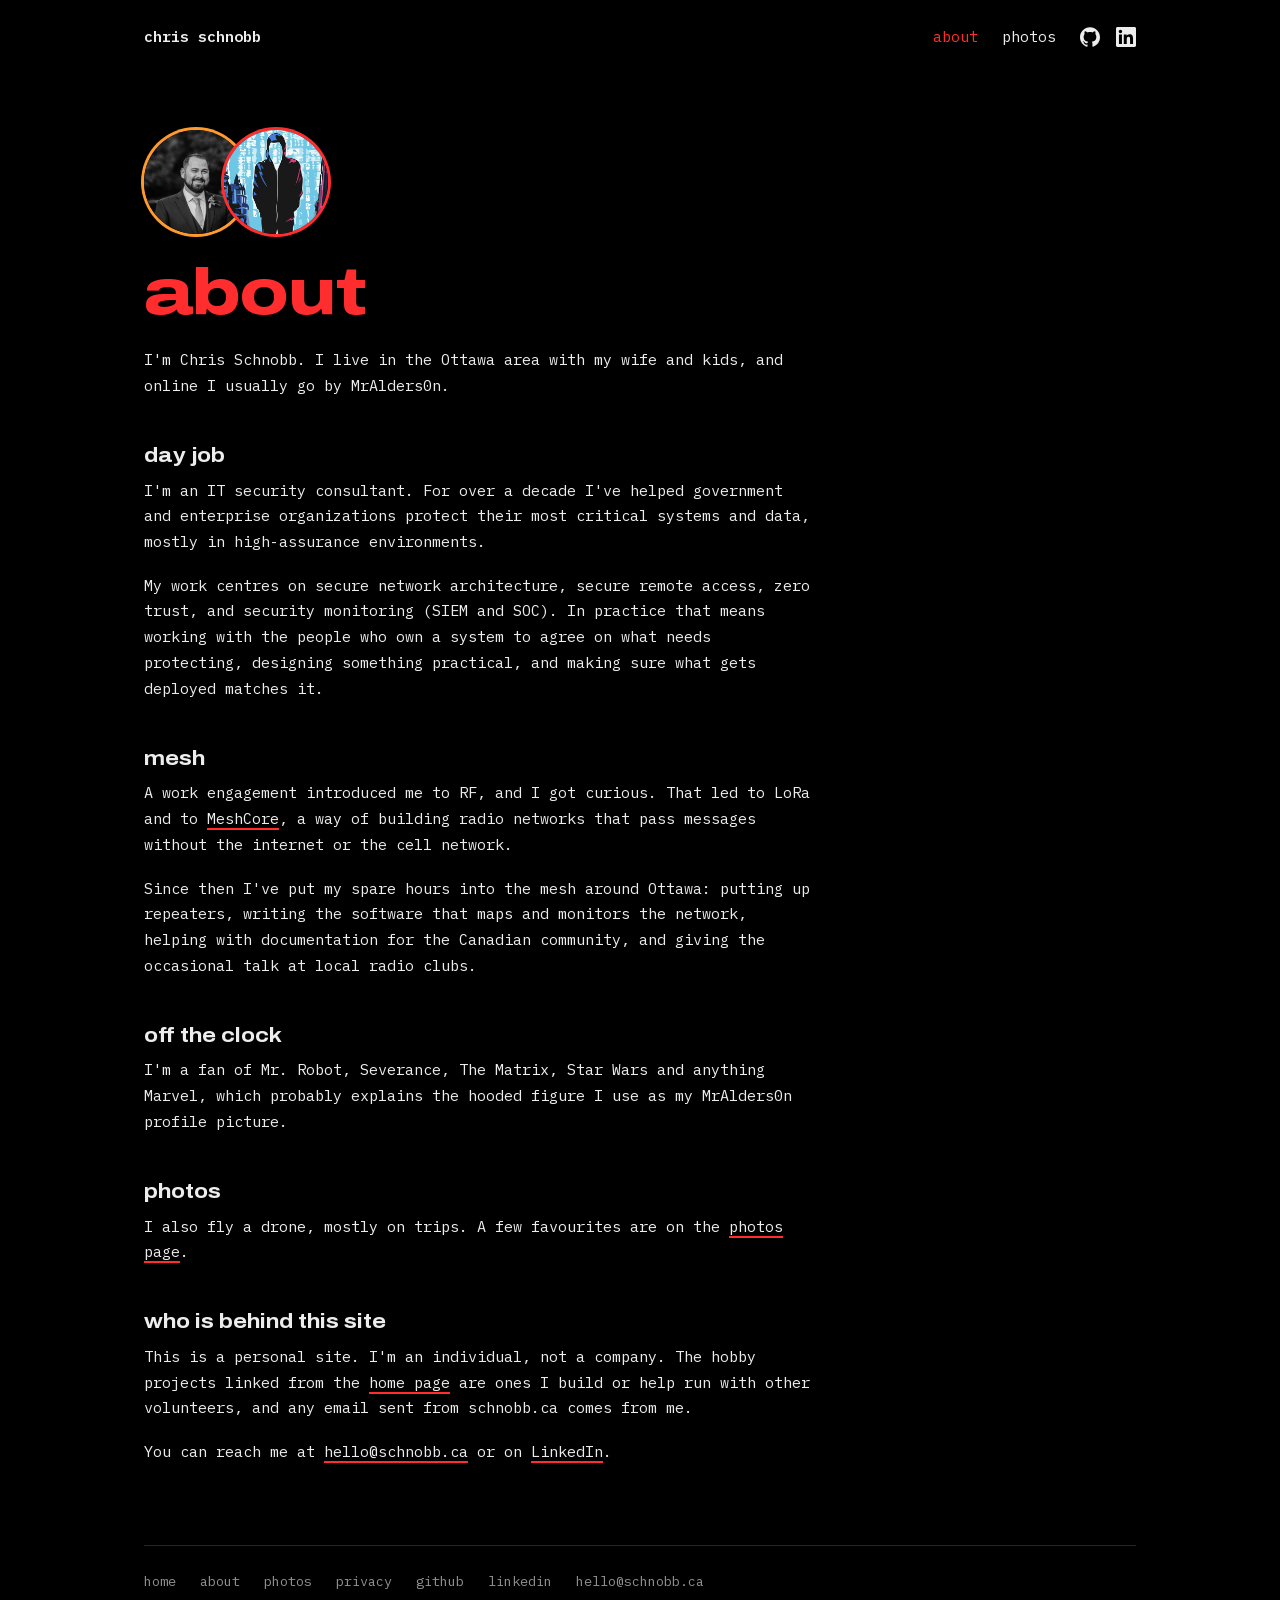
==== commit 0c3a03a0: "Use GitHub and LinkedIn logos in the header" ====
--- a/about/index.html
+++ b/about/index.html
@@ -17,7 +17,8 @@
       <nav>
         <a href="/about/" aria-current="page">About</a>
         <a href="/photos/">Photos</a>
-        <a href="https://github.com/MrAlders0n">GitHub</a>
+        <a class="icon" href="https://github.com/MrAlders0n" aria-label="GitHub"><svg viewBox="0 0 24 24" width="20" height="20" aria-hidden="true"><path fill="currentColor" d="M12 .297c-6.63 0-12 5.373-12 12 0 5.303 3.438 9.8 8.205 11.385.6.113.82-.258.82-.577 0-.285-.01-1.04-.015-2.04-3.338.724-4.042-1.61-4.042-1.61C4.422 18.07 3.633 17.7 3.633 17.7c-1.087-.744.084-.729.084-.729 1.205.084 1.838 1.236 1.838 1.236 1.07 1.835 2.809 1.305 3.495.998.108-.776.417-1.305.76-1.605-2.665-.3-5.466-1.332-5.466-5.93 0-1.31.465-2.38 1.235-3.22-.135-.303-.54-1.523.105-3.176 0 0 1.005-.322 3.3 1.23.96-.267 1.98-.399 3-.405 1.02.006 2.04.138 3 .405 2.28-1.552 3.285-1.23 3.285-1.23.645 1.653.24 2.873.12 3.176.765.84 1.23 1.91 1.23 3.22 0 4.61-2.805 5.625-5.475 5.92.42.36.81 1.096.81 2.22 0 1.606-.015 2.896-.015 3.286 0 .315.21.69.825.57C20.565 22.092 24 17.592 24 12.297c0-6.627-5.373-12-12-12"/></svg></a>
+        <a class="icon" href="https://www.linkedin.com/in/cschnobb" aria-label="LinkedIn"><svg viewBox="0 0 24 24" width="20" height="20" aria-hidden="true"><path fill="currentColor" d="M20.447 20.452h-3.554v-5.569c0-1.328-.027-3.037-1.852-3.037-1.853 0-2.136 1.445-2.136 2.939v5.667H9.351V9h3.414v1.561h.046c.477-.9 1.637-1.85 3.37-1.85 3.601 0 4.267 2.37 4.267 5.455v6.286zM5.337 7.433c-1.144 0-2.063-.926-2.063-2.065 0-1.138.92-2.063 2.063-2.063 1.14 0 2.064.925 2.064 2.063 0 1.139-.925 2.065-2.064 2.065zm1.782 13.019H3.555V9h3.564v11.452zM22.225 0H1.771C.792 0 0 .774 0 1.729v20.542C0 23.227.792 24 1.771 24h20.451C23.2 24 24 23.227 24 22.271V1.729C24 .774 23.2 0 22.222 0h.003z"/></svg></a>
       </nav>
     </header>
 
--- a/style.css
+++ b/style.css
@@ -119,6 +119,18 @@
 
 nav a[aria-current="page"] {
   color: var(--red);
+}
+
+nav {
+  align-items: center;
+}
+
+nav .icon {
+  display: flex;
+}
+
+nav .icon + .icon {
+  margin-left: -0.5rem;
 }
 
 footer {
@@ -224,13 +236,17 @@
 }
 
 .about {
-  display: grid;
-  grid-template-columns: auto minmax(0, 38rem);
-  align-items: start;
-  gap: 1.5rem 2.5rem;
-}
-
-.about p + p {
+  max-width: 40rem;
+}
+
+.who {
+  display: flex;
+  align-items: center;
+  gap: 1.1rem;
+  margin-bottom: 1.75rem;
+}
+
+.about .who ~ p + p {
   color: var(--grey);
 }
 
@@ -268,41 +284,8 @@
   font-weight: 600;
 }
 
-/* The refinement field: numbers drift, the scary ones swell. */
-
-.field {
-  display: grid;
-  grid-template-columns: repeat(24, 1fr);
-  gap: 0.2rem 0;
-  padding: 1rem 0;
-  border-top: 1px solid var(--line);
-  border-bottom: 1px solid var(--line);
-  color: var(--dim);
-  text-align: center;
-}
-
-.field span {
-  display: inline-block;
-  animation: drift 5s ease-in-out infinite;
-}
-
-.field .hot {
-  color: var(--red);
-  animation-name: swell;
-}
-
-@keyframes drift {
-  0%, 100% { transform: translate(0, 0); }
-  50% { transform: translate(1.5px, -2px); }
-}
-
-@keyframes swell {
-  0%, 100% { transform: scale(1); }
-  50% { transform: scale(1.75); }
-}
-
 .aside {
-  margin: 0.9rem 0 0.75rem;
+  margin: -0.75rem 0 1rem;
   color: var(--grey);
 }
 
@@ -436,18 +419,6 @@
 }
 
 @media (max-width: 48rem) {
-  .about {
-    grid-template-columns: 1fr;
-  }
-
-  .field {
-    grid-template-columns: repeat(12, 1fr);
-  }
-
-  .field span:nth-child(n + 61) {
-    display: none;
-  }
-
   .projects li {
     grid-template-columns: 1fr;
   }
@@ -466,9 +437,3 @@
     columns: 1;
   }
 }
-
-@media (prefers-reduced-motion: reduce) {
-  .field span {
-    animation: none;
-  }
-}
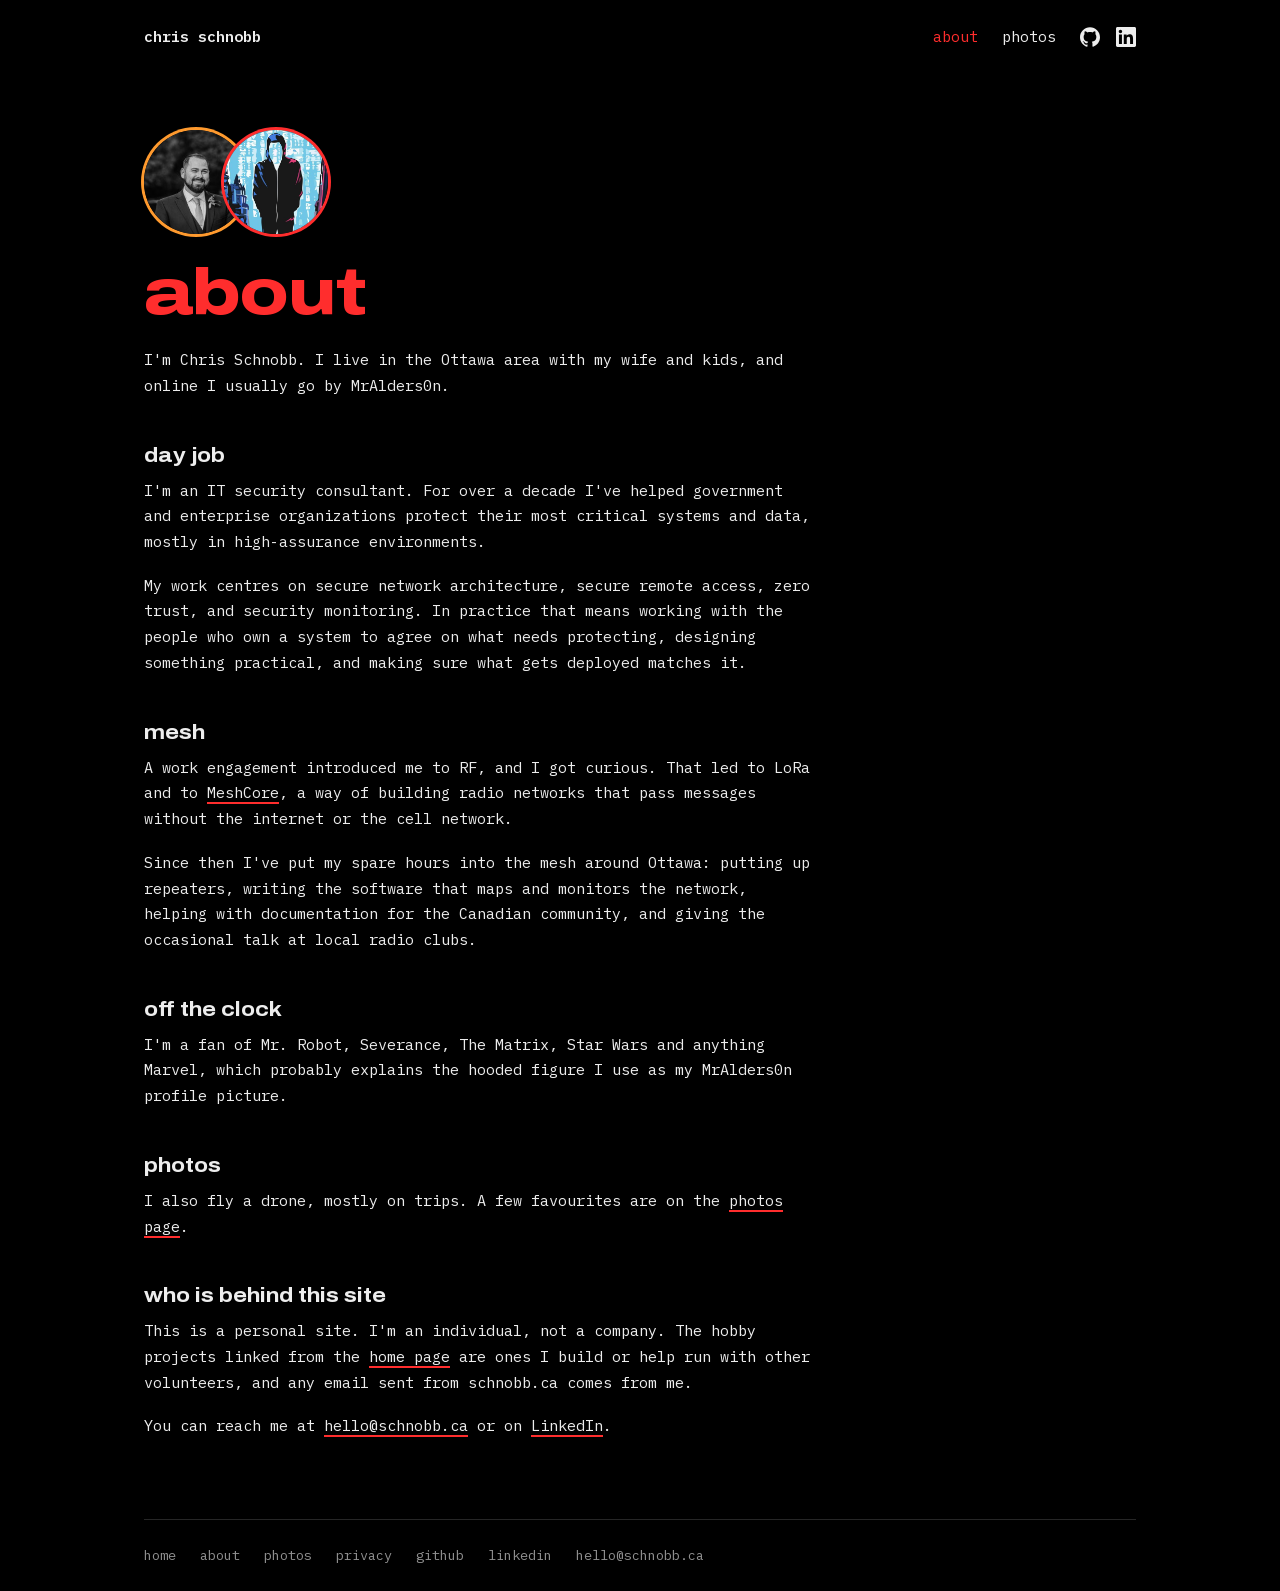
==== commit 1ea9c0d2: "Remove SIEM and SOC from About" ====
--- a/about/index.html
+++ b/about/index.html
@@ -30,7 +30,7 @@
 
       <h2>Day job</h2>
       <p>I'm an IT security consultant. For over a decade I've helped government and enterprise organizations protect their most critical systems and data, mostly in high-assurance environments.</p>
-      <p>My work centres on secure network architecture, secure remote access, zero trust, and security monitoring (SIEM and SOC). In practice that means working with the people who own a system to agree on what needs protecting, designing something practical, and making sure what gets deployed matches it.</p>
+      <p>My work centres on secure network architecture, secure remote access, zero trust, and security monitoring. In practice that means working with the people who own a system to agree on what needs protecting, designing something practical, and making sure what gets deployed matches it.</p>
 
       <h2>Mesh</h2>
       <p>A work engagement introduced me to RF, and I got curious. That led to LoRa and to <a href="https://github.com/meshcore-dev/MeshCore">MeshCore</a>, a way of building radio networks that pass messages without the internet or the cell network.</p>
--- a/style.css
+++ b/style.css
@@ -297,14 +297,17 @@
 
 .projects li {
   display: grid;
-  grid-template-columns: 15rem minmax(0, 1fr) auto;
-  align-items: baseline;
+  grid-template-columns: 17rem minmax(0, 1fr);
+  align-items: start;
   gap: 0.25rem 2rem;
   padding: 1.15rem 0;
   border-top: 1px solid var(--line);
 }
 
-.projects a {
+.projects .project {
+  display: flex;
+  align-items: center;
+  gap: 0.75rem;
   font-family: var(--display);
   font-size: 1.3rem;
   font-weight: 700;
@@ -314,14 +317,45 @@
   text-transform: lowercase;
 }
 
+.projects .logo {
+  flex: none;
+  width: 2rem;
+  height: 2rem;
+  object-fit: contain;
+}
+
+.projects .logo.tile {
+  border-radius: 7px;
+  box-shadow: 0 0 0 1px #333;
+}
+
 .projects p {
+  max-width: 40rem;
   margin: 0;
   color: var(--grey);
 }
 
 .projects .where {
-  color: var(--grey);
+  display: flex;
+  flex-wrap: wrap;
+  gap: 0.35rem 1.4rem;
+  margin-top: 0.5rem;
   font-size: 0.85rem;
+}
+
+.projects .where + .where {
+  margin-top: 0.3rem;
+}
+
+.projects .where a {
+  display: inline-flex;
+  align-items: center;
+  gap: 0.4rem;
+  color: var(--white);
+}
+
+.projects .where a:hover {
+  color: var(--red);
 }
 
 .strip {
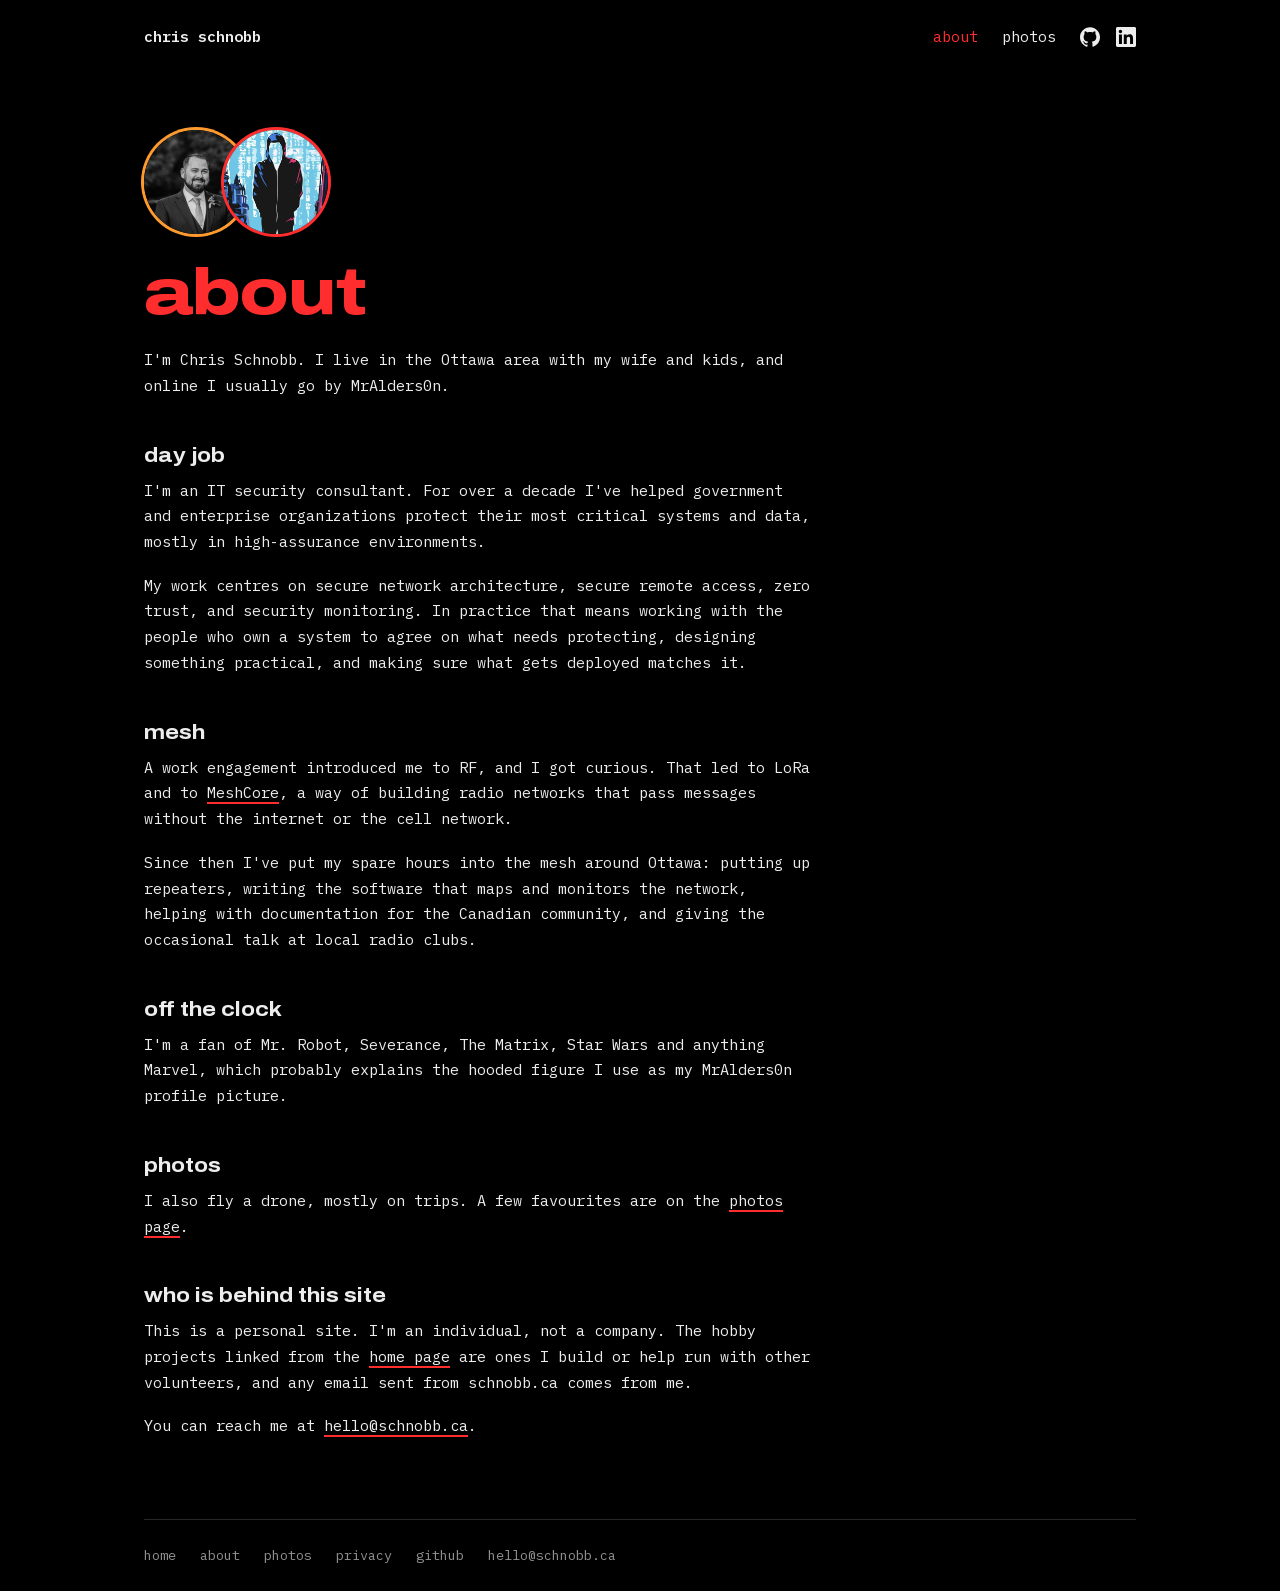
==== commit 9c8126ea: "Simplify contact line and drop LinkedIn from footer" ====
--- a/about/index.html
+++ b/about/index.html
@@ -44,7 +44,7 @@
 
       <h2>Who is behind this site</h2>
       <p>This is a personal site. I'm an individual, not a company. The hobby projects linked from the <a href="/">home page</a> are ones I build or help run with other volunteers, and any email sent from schnobb.ca comes from me.</p>
-      <p>You can reach me at <a href="mailto:hello@schnobb.ca">hello@schnobb.ca</a> or on <a href="https://www.linkedin.com/in/cschnobb">LinkedIn</a>.</p>
+      <p>You can reach me at <a href="mailto:hello@schnobb.ca">hello@schnobb.ca</a>.</p>
     </main>
 
     <footer>
@@ -53,7 +53,6 @@
       <a href="/photos/">Photos</a>
       <a href="/privacy/">Privacy</a>
       <a href="https://github.com/MrAlders0n">GitHub</a>
-      <a href="https://www.linkedin.com/in/cschnobb">LinkedIn</a>
       <a href="mailto:hello@schnobb.ca">hello@schnobb.ca</a>
     </footer>
   </div>
